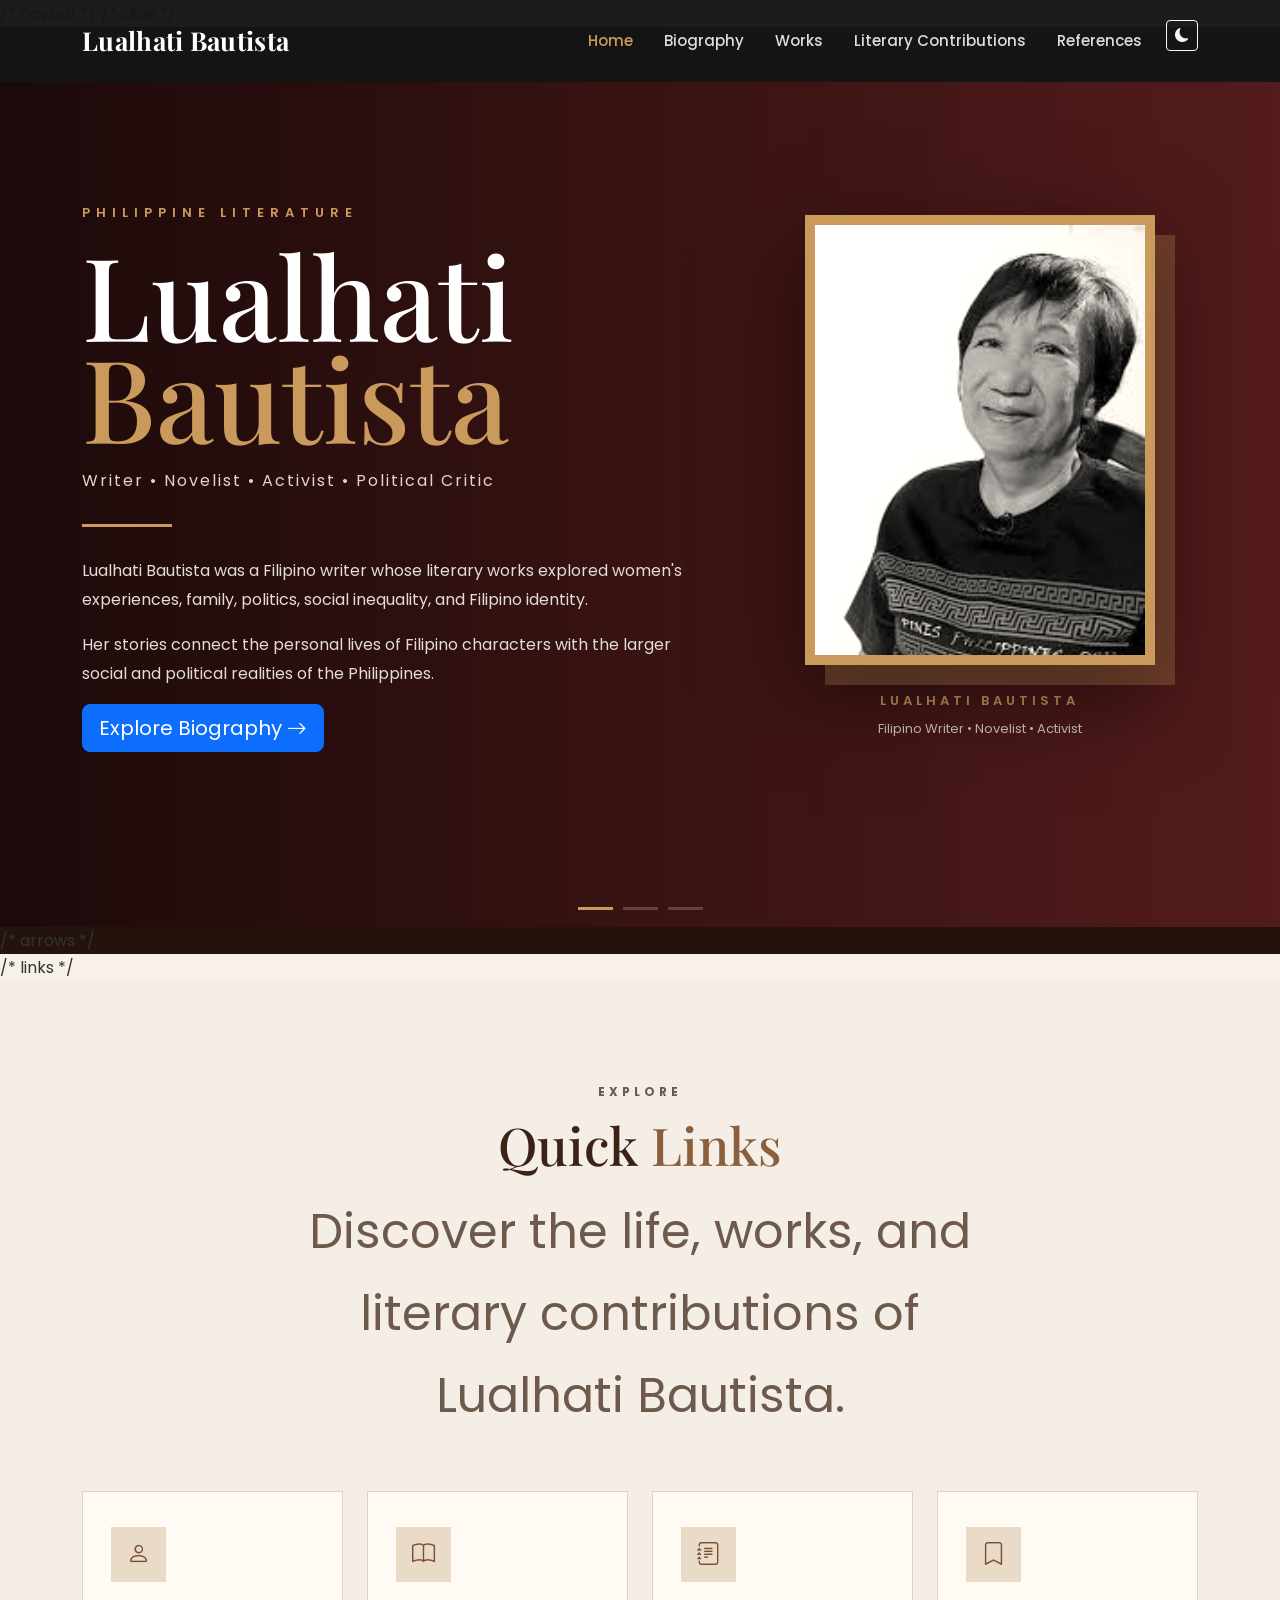
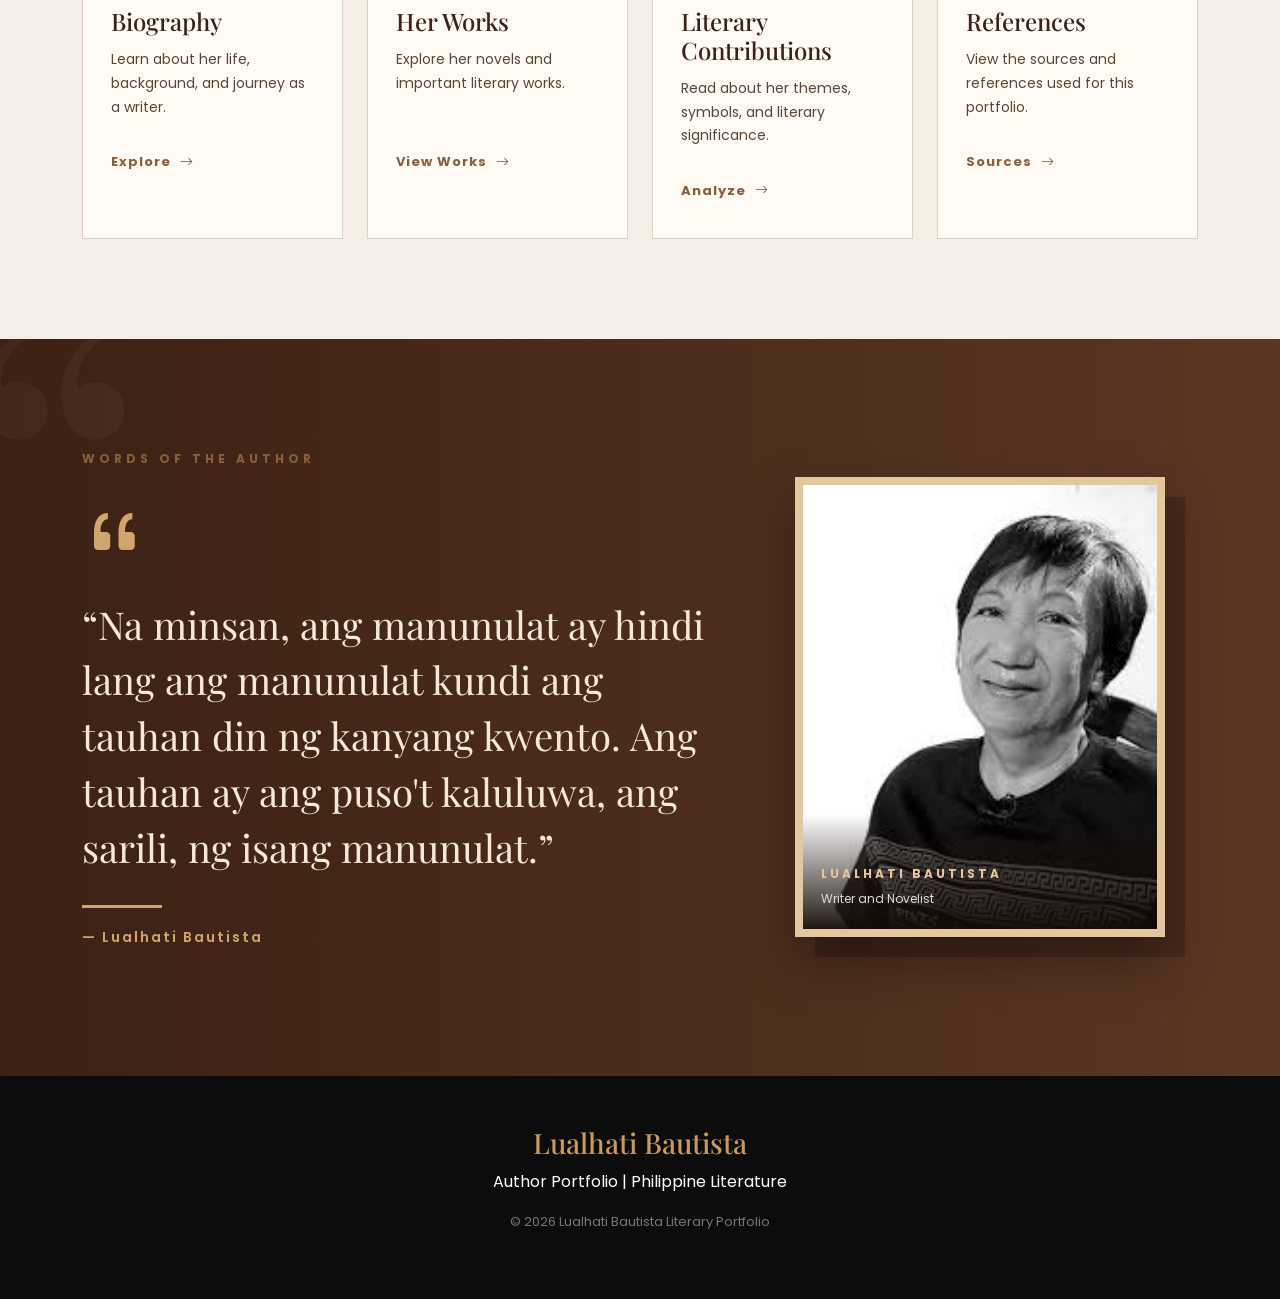
==== index.html @ a5392ba0 "Lualhati" ====
<!DOCTYPE html>
<html lang="en">
<head>
    <meta charset="UTF-8">
    <meta name="viewport" content="width=device-width, initial-scale=1.0">

    <title>Lualhati Bautista | Author Portfolio</title>

    
    <link href="https://cdn.jsdelivr.net/npm/bootstrap@5.3.3/dist/css/bootstrap.min.css" rel="stylesheet">

  
    <link rel="stylesheet" href="https://cdn.jsdelivr.net/npm/bootstrap-icons@1.11.3/font/bootstrap-icons.min.css">

    
    <link href="https://fonts.googleapis.com/css2?family=Playfair+Display:wght@500;600;700&family=Poppins:wght@300;400;500;600&display=swap" rel="stylesheet">


    <link rel="stylesheet" href="style.css">
</head>

<body>

/* navbar */

<nav class="navbar navbar-expand-lg navbar-dark fixed-top">
    <div class="container">

        <a class="navbar-brand" href="index.html">
            Lualhati Bautista
        </a>

        <button class="navbar-toggler"
                type="button"
                data-bs-toggle="collapse"
                data-bs-target="#navbarNav">

            <span class="navbar-toggler-icon"></span>

        </button>

        <div class="collapse navbar-collapse" id="navbarNav">

            <ul class="navbar-nav ms-auto">

                <li class="nav-item">
                    <a class="nav-link active" href="index.html">Home</a>
                </li>

                <li class="nav-item">
                    <a class="nav-link" href="biography.html">Biography</a>
                </li>

                <li class="nav-item">
                    <a class="nav-link" href="works.html">Works</a>
                </li>

                <li class="nav-item">
                    <a class="nav-link" href="contributions.html">
                        Literary Contributions
                    </a>
                </li>

                <li class="nav-item">
                    <a class="nav-link" href="references.html">
                        References
                    </a>
                </li>

                <li class="nav-item ms-lg-3">
                    <button id="darkModeBtn"
                            class="btn btn-outline-light btn-sm">

                        <i class="bi bi-moon-fill"></i>

                    </button>
                </li>

            </ul>

        </div>
    </div>
</nav>

/* slide */

<section class="hero-slideshow">

    <div id="authorCarousel"
         class="carousel slide"
         data-bs-ride="carousel"
         data-bs-interval="20000">

        <div class="carousel-inner">


<div class="carousel-item active">

    <div class="hero-slide hero-slide-author">

        <div class="container">

            <div class="row align-items-center min-vh-100 g-5">


                <div class="col-lg-7 col-md-7">

                    <p class="hero-label">
                        PHILIPPINE LITERATURE
                    </p>

                    <h1>
                        Lualhati
                        <span>Bautista</span>
                    </h1>

                    <p class="hero-role">
                        Writer • Novelist • Activist • Political Critic
                    </p>

                    <div class="author-line"></div>

                    <p class="hero-introduction">

                        Lualhati Bautista was a Filipino writer
                        whose literary works explored women's
                        experiences, family, politics, social
                        inequality, and Filipino identity.

                    </p>

                    <p class="hero-introduction">

                        Her stories connect the personal lives
                        of Filipino characters with the larger
                        social and political realities of the
                        Philippines.

                    </p>

                    <a href="biography.html"
                       class="btn btn-primary btn-lg">

                        Explore Biography

                        <i class="bi bi-arrow-right"></i>

                    </a>

                </div>


                    <div class="col-lg-5 col-md-5">

                        <div class="author-visual">

                            <div class="author-frame">

                                <img
                                    src="images/lualhati-bautista.jpg"
                                    alt="Lualhati Bautista"
                                    class="lualhati-photo">

                                </div>

                                <div class="author-caption">

                                    <span>
                                        LUALHATI BAUTISTA
                                    </span>

                                    <small>
                                         Filipino Writer • Novelist • Activist
                                    </small>

                                </div>

                            </div>

                        </div>

                    </div>

                </div>

            </div>

        </div>  

            /* Slide 2 */

            <div class="carousel-item">

                <div class="hero-slide hero-slide-dekada">

                    <div class="container">

                        <div class="row align-items-center min-vh-100">


                            <!-- BOOK COVER -->
                            <div class="col-lg-5 order-2 order-lg-1">

                                <div class="book-display">


                                    <img src="images/dekada70.jpg"
                                         alt="Dekada '70 by Lualhati Bautista"
                                         class="dekada-book">

                                </div>

                            </div>


                            <div class="col-lg-7 order-1 order-lg-2">

                                <p class="history-label">
                                    PHILIPPINE HISTORY • LITERATURE
                                </p>

                                <h1>
                                    Dekada <span>'70</span>
                                </h1>

                                <h3 class="dekada-subtitle">
                                    A story of family, women,
                                    and a nation in transition.
                                </h3>

                                <p class="dekada-description">

                                    Lualhati Bautista's
                                    <em>Dekada '70</em> follows the
                                    Bartolome family as they experience
                                    the political and social changes
                                    of the 1970s Philippines.

                                </p>

                                <div class="dekada-details">

                                    <div>
                                        <strong>AUTHOR</strong>
                                        <span>
                                            Lualhati Bautista
                                        </span>
                                    </div>

                                    <div>
                                        <strong>YEAR</strong>
                                        <span>
                                            1983
                                        </span>
                                    </div>

                                    <div>
                                        <strong>GENRE</strong>
                                        <span>
                                            Political / Historical Fiction
                                        </span>
                                    </div>

                                </div>

                                <a href="contributions.html"
                                   class="btn btn-history">

                                    Read Literary Analysis
                                    <i class="bi bi-arrow-right"></i>

                                </a>

                            </div>

                        </div>

                    </div>

                </div>

            </div>


            /* slide 3 */

            <div class="carousel-item">

                <div class="hero-slide hero-slide-works">

                    <div class="container">

                        <div class="row align-items-center min-vh-100">

                            <div class="col-lg-7">

                                <p class="hero-label">
                                    LITERARY COLLECTION
                                </p>

                                <h1>
                                    Her
                                    <span>Works</span>
                                </h1>

                                <p class="hero-role">
                                    Women • Society • History • Identity
                                </p>

                                <p class="hero-introduction">

                                    Her novels examine the experiences
                                    of Filipino women and families while
                                    connecting personal stories to wider
                                    social and political issues.

                                </p>

                                <a href="works.html"
                                   class="btn btn-primary btn-lg">

                                    Explore Her Works
                                    <i class="bi bi-arrow-right"></i>

                                </a>

                            </div>


                            <div class="col-lg-5 mt-5 mt-lg-0">

                                <div class="works-preview">


                                    <div class="work-preview-item">

                                        <div class="work-number">
                                            01
                                        </div>

                                        <div>

                                            <h3>
                                                Dekada '70
                                            </h3>

                                            <p>
                                                Family • Women • Politics
                                            </p>

                                        </div>

                                    </div>


                                    <div class="work-preview-item">

                                        <div class="work-number">
                                            02
                                        </div>

                                        <div>

                                            <h3>
                                                Bata, Bata... Pa'no Ka Ginawa?
                                            </h3>

                                            <p>
                                                Motherhood • Identity • Women
                                            </p>

                                        </div>

                                    </div>


                                    <div class="work-preview-item">

                                        <div class="work-number">
                                            03
                                        </div>

                                        <div>

                                            <h3>
                                                GAPÔ
                                            </h3>

                                            <p>
                                                Identity • Race • Society
                                            </p>

                                        </div>

                                    </div>


                                    <div class="work-preview-item">

                                        <div class="work-number">
                                            04
                                        </div>

                                        <div>

                                            <h3>
                                                Bulaklak ng City Jail
                                            </h3>

                                            <p>
                                                Women • Poverty • Inequality
                                            </p>

                                        </div>

                                    </div>


                                </div>

                            </div>

                        </div>

                    </div>

                </div>

            </div>


        </div>


            /* arrows  */


        <button class="carousel-control-prev custom-carousel-control"
                type="button"
                data-bs-target="#authorCarousel"
                data-bs-slide="prev">

            <span class="arrow-circle">

                <i class="bi bi-chevron-left"></i>

            </span>

            <span class="visually-hidden">
                Previous
            </span>

        </button>


        <!-- =================================
             RIGHT ARROW
        ================================== -->

        <button class="carousel-control-next custom-carousel-control"
                type="button"
                data-bs-target="#authorCarousel"
                data-bs-slide="next">

            <span class="arrow-circle">

                <i class="bi bi-chevron-right"></i>

            </span>

            <span class="visually-hidden">
                Next
            </span>

        </button>


        <div class="carousel-indicators">

            <button type="button"
                    data-bs-target="#authorCarousel"
                    data-bs-slide-to="0"
                    class="active">
            </button>

            <button type="button"
                    data-bs-target="#authorCarousel"
                    data-bs-slide-to="1">
            </button>

            <button type="button"
                    data-bs-target="#authorCarousel"
                    data-bs-slide-to="2">
            </button>

        </div>

    </div>

</section>


/* links */

<section class="quick-links-section">

    <div class="container">

        <div class="section-heading text-center">

            <p class="section-label">
                EXPLORE
            </p>

            <h2>
                Quick <span>Links</span>
            </h2>

            <p>
                Discover the life, works, and literary contributions
                of Lualhati Bautista.
            </p>

        </div>


        <div class="row g-4">


            <div class="col-lg-3 col-md-6">

                <a href="biography.html"
                   class="quick-link-card">

                    <div class="quick-link-icon">

                        <i class="bi bi-person"></i>

                    </div>

                    <h3>
                        Biography
                    </h3>

                    <p>
                        Learn about her life, background,
                        and journey as a writer.
                    </p>

                    <span class="quick-link-arrow">
                        Explore <i class="bi bi-arrow-right"></i>
                    </span>

                </a>

            </div>


            <div class="col-lg-3 col-md-6">

                <a href="works.html"
                   class="quick-link-card">

                    <div class="quick-link-icon">

                        <i class="bi bi-book"></i>

                    </div>

                    <h3>
                        Her Works
                    </h3>

                    <p>
                        Explore her novels and important
                        literary works.
                    </p>

                    <span class="quick-link-arrow">
                        View Works <i class="bi bi-arrow-right"></i>
                    </span>

                </a>

            </div>


            <div class="col-lg-3 col-md-6">

                <a href="contributions.html"
                   class="quick-link-card">

                    <div class="quick-link-icon">

                        <i class="bi bi-journal-text"></i>

                    </div>

                    <h3>
                        Literary Contributions
                    </h3>

                    <p>
                        Read about her themes, symbols,
                        and literary significance.
                    </p>

                    <span class="quick-link-arrow">
                        Analyze <i class="bi bi-arrow-right"></i>
                    </span>

                </a>

            </div>


            <div class="col-lg-3 col-md-6">

                <a href="references.html"
                   class="quick-link-card">

                    <div class="quick-link-icon">

                        <i class="bi bi-bookmark"></i>

                    </div>

                    <h3>
                        References
                    </h3>

                    <p>
                        View the sources and references
                        used for this portfolio.
                    </p>

                    <span class="quick-link-arrow">
                        Sources <i class="bi bi-arrow-right"></i>
                    </span>

                </a>

            </div>


        </div>

    </div>

</section>


<section class="author-quote-section">

    <div class="container">

        <div class="row align-items-center g-5">


            <div class="col-lg-7">

                <p class="section-label">
                    WORDS OF THE AUTHOR
                </p>

                <div class="large-quote">

                    <i class="bi bi-quote quote-icon"></i>

                    <blockquote>

                        “Na minsan, ang manunulat ay hindi lang
                        ang manunulat kundi ang tauhan din ng
                        kanyang kwento. Ang tauhan ay ang puso't
                        kaluluwa, ang sarili, ng isang manunulat.”

                    </blockquote>

                    <div class="quote-line"></div>

                    <p class="quote-author">
                        — Lualhati Bautista
                    </p>

                </div>

            </div>


            <div class="col-lg-5">

                <div class="quote-photo-wrapper">

                    <img
                        src="images/lualhati-bautista.jpg"
                        alt="Lualhati Bautista"
                        class="quote-photo">

                    <div class="photo-caption">

                        <span>
                            LUALHATI BAUTISTA
                        </span>

                        <small>
                            Writer and Novelist
                        </small>

                    </div>

                </div>

            </div>


        </div>

    </div>

</section>


<footer>

    <div class="container text-center">

        <h3>Lualhati Bautista</h3>

        <p>
            Author Portfolio | Philippine Literature
        </p>

        <p class="copyright">
            © 2026 Lualhati Bautista Literary Portfolio
        </p>

    </div>

</footer>


<button id="backToTop" class="back-to-top">
    <i class="bi bi-arrow-up"></i>
</button>

<script src="https://cdn.jsdelivr.net/npm/bootstrap@5.3.3/dist/js/bootstrap.bundle.min.js"></script>

<script src="script.js"></script>

</body>
</html>
---- style.css ----
/* colors */

:root {

    --maroon: #7d1835;
    --maroon-dark: #4d1023;
    --gold: #c99a5b;

    --cream: #f7f1e9;
    --white: #ffffff;

    --black: #151515;
    --gray: #5a4636;

}


/* style */

html {
    scroll-behavior: smooth;
}


body {

    font-family: "Poppins", sans-serif;

    background: var(--cream);

    color: #333;

    font-size: 16px;

    line-height: 1.7;

    transition:
        background 0.3s ease,
        color 0.3s ease;

}

h1,
h2,
h3,
h4,
.navbar-brand {

    font-family: "Playfair Display", serif;

}

.section-padding {

    padding: 100px 0;

}

.section-heading {

    font-size: 48px;

    margin-bottom: 25px;

}

.section-label {

    color: var(--maroon);

    font-size: 13px;

    letter-spacing: 4px;

    font-weight: 600;

    margin-bottom: 12px;

}

.section-title {

    margin-bottom: 55px;

}

.section-title p {

    color: var(--maroon);

    font-size: 13px;

    letter-spacing: 4px;

    font-weight: 600;

}

.section-title h2 {

    font-size: 48px;

}


/* navbar */

.navbar {

    background: rgba(21, 21, 21, 0.97);

    padding: 14px 0;

    transition: 0.3s;

}


.navbar-brand {

    font-family: "Playfair Display", serif;

    font-size: 26px;

    font-weight: 700;

    letter-spacing: 0.3px;

}


.nav-link {

    color: #ddd !important;

    margin-left: 15px;

    font-family: "Poppins", sans-serif;

    font-size: 15px;

    font-weight: 500;

    transition: color 0.3s ease;

}


.nav-link:hover,
.nav-link.active {

    color: var(--gold) !important;

}


 /* slide  */

.hero-slideshow {

    position: relative;

    width: 100%;

    overflow: hidden;

    background: #24130d;

}

/* slide gen */

.hero-slide {

    min-height: 100vh;

    width: 100%;

    color: white;

    position: relative;

    display: flex;

    align-items: center;

}


/* slide 1 */


.hero-slide-author {

    background:

        linear-gradient(
            90deg,
            rgba(28, 10, 10, 0.98),
            rgba(89, 29, 29, 0.90)
        ),

        url("https://images.unsplash.com/photo-1455390582262-044cdead277a?auto=format&fit=crop&w=1800&q=80");

    background-size: cover;

    background-position: center;

}


.hero-slide-author h1 {

    font-size: clamp(70px, 9vw, 125px);

    line-height: 0.88;

    font-family: "Playfair Display", serif;

    margin: 20px 0;

}


.hero-slide-author h1 span {

    display: block;

    color: #c99a5b;

}


.hero-label {

    color: #c99a5b;

    letter-spacing: 6px;

    font-size: 13px;

    font-weight: 600;

}


.hero-role {

    color: #e4d5c9;

    font-size: 16px;

    letter-spacing: 2px;

}


.author-line {

    width: 90px;

    height: 3px;

    background: #c99a5b;

    margin: 30px 0;

}


.hero-introduction {

    max-width: 720px;

    color: #e3dcd8;

    font-size: 16px;

    line-height: 1.8;

}



.author-visual {

    display: flex;

    justify-content: center;

    align-items: center;

    flex-direction: column;

}


.author-frame {

    width: 350px;

    height: 450px;

    padding: 10px;

    background: #c99a5b;

    box-shadow:

        20px 20px 0 rgba(201,154,91,0.25),

        0 30px 80px rgba(0,0,0,0.55);

    position: relative;

    overflow: hidden;

}


.lualhati-photo {

    width: 100%;

    height: 100%;

    object-fit: cover;

    object-position: center top;

    display: block;

    filter: sepia(15%);

    transition: 0.5s ease;

}


.author-frame:hover .lualhati-photo {

    transform: scale(1.04);

}


.author-caption {

    margin-top: 25px;

    text-align: center;

}


.author-caption span {

    display: block;

    color: #c99a5b;

    letter-spacing: 4px;

    font-size: 13px;

    font-weight: 600;

}


.author-caption small {

    display: block;

    margin-top: 6px;

    color: #d0c5be;

    font-size: 13px;

}


/* slide 2*/

.hero-slide-dekada {

    background:

        linear-gradient(
            90deg,
            rgba(52, 27, 14, 0.98),
            rgba(105, 58, 28, 0.91)
        ),

        url("https://images.unsplash.com/photo-1505664194779-8beaceb93744?auto=format&fit=crop&w=1800&q=80");

    background-size: cover;

    background-position: center;

}




.hero-slide-dekada::before {

    content: "";

    position: absolute;

    inset: 0;

    background:

        repeating-linear-gradient(
            0deg,
            rgba(255,255,255,0.025) 0px,
            rgba(255,255,255,0.025) 1px,
            transparent 1px,
            transparent 4px
        );

    pointer-events: none;

}


/* text */

.history-label {

    color: #d7ad73;

    letter-spacing: 5px;

    font-size: 13px;

    font-weight: 600;

}


.hero-slide-dekada h1 {

    font-size: clamp(70px, 9vw, 125px);

    line-height: 0.9;

    margin: 20px 0;

    font-family: "Playfair Display", serif;

}


.hero-slide-dekada h1 span {

    color: #d5a15c;

}


.dekada-subtitle {

    color: #ead7c0;

    font-size: 24px;

    max-width: 650px;

}


.dekada-description {

    max-width: 650px;

    color: #d8c7b5;

    line-height: 1.8;

    margin: 25px 0;

}


.dekada-details {

    display: flex;

    flex-wrap: wrap;

    gap: 35px;

    margin: 30px 0;

}


.dekada-details div {

    display: flex;

    flex-direction: column;

}


.dekada-details strong {

    color: #d7ad73;

    font-size: 11px;

    letter-spacing: 2px;

    margin-bottom: 5px;

}


.dekada-details span {

    color: white;

    font-size: 14px;

}


.book-display {

    display: flex;

    justify-content: center;

    align-items: center;

    padding: 30px;

}


.dekada-book {

    width: 280px;

    max-height: 470px;

    object-fit: contain;

    box-shadow:

        15px 20px 30px rgba(0,0,0,0.55),

        5px 5px 0 rgba(211,169,108,0.25);

    transform: rotate(-3deg);

    transition: 0.5s;

}


.dekada-book:hover {

    transform:

        rotate(0deg)

        translateY(-10px);

}

.btn-history {

    background: #c08b4c;

    color: #21140d;

    border: none;

    font-weight: 600;

    padding: 13px 25px;

}


.btn-history:hover {

    background: #e0b06e;

    color: #21140d;

}


/* slide 3*/

.hero-slide-works {

    background:

        linear-gradient(
            90deg,
            rgba(52, 27, 14, 0.75),
            rgba(105, 58, 28, 0.60)
        ),

        url("images/book.jpg");

    background-size: cover;

    background-position: center;

}


.hero-slide-works h1 {

    font-size: clamp(70px, 9vw, 120px);

    line-height: 0.9;

}


.hero-slide-works h1 span {

    display: block;

    color: #c99a5b;

}

/* works */

.works-preview {

    background: rgba(20,10,10,0.60);

    border: 1px solid rgba(255,255,255,0.22);

    backdrop-filter: blur(8px);

    padding: 10px;

}


.work-preview-item {

    display: flex;

    gap: 20px;

    padding: 20px;

    border-bottom:

        1px solid

        rgba(255,255,255,0.16);

    transition: 0.3s;

}


.work-preview-item:last-child {

    border-bottom: none;

}


.work-preview-item:hover {

    background: rgba(255,255,255,0.07);

    padding-left: 28px;

}


.work-number {

    color: #c99a5b;

    font-family: "Playfair Display", serif;

    font-size: 24px;

    min-width: 35px;

}


.work-preview-item h3 {

    color: white;

    font-size: 20px;

    margin: 0 0 5px;

}


.work-preview-item p {

    color: #bbb;

    font-size: 12px;

    margin: 0;

}


/* arows */

.custom-carousel-control {

    width: 90px;

    opacity: 0;

    transition: opacity 0.35s ease;

}


.hero-slideshow:hover
.custom-carousel-control {

    opacity: 1;

}


.arrow-circle {

    width: 55px;

    height: 55px;

    border-radius: 50%;

    border:

        1px solid

        rgba(255,255,255,0.65);

    background:

        rgba(0,0,0,0.35);

    display: flex;

    align-items: center;

    justify-content: center;

    transition: 0.3s;

}


.arrow-circle i {

    font-size: 20px;

}


.arrow-circle:hover {

    background: #7d1835;

    border-color: #c99a5b;

    transform: scale(1.1);

}


/* ind */

.hero-slideshow .carousel-indicators {

    bottom: 28px;

}


.hero-slideshow .carousel-indicators button {

    width: 35px;

    height: 3px;

    border: none;

    margin: 0 5px;

    background: rgba(255,255,255,0.4);

}


.hero-slideshow .carousel-indicators button.active {

    background: #c99a5b;

}


.hero-slideshow .carousel-item {

    transition:

        transform 1.1s ease-in-out,

        opacity 0.6s ease-in-out;

}

/* responsive  */

@media (max-width: 991px) {

    .hero-slide {

        padding: 130px 0 100px;

        text-align: center;

    }


    .hero-slide-author h1,
    .hero-slide-dekada h1,
    .hero-slide-works h1 {

        font-size: 70px;

    }


    .author-line {

        margin: 25px auto;

    }


    .hero-introduction {

        margin-left: auto;

        margin-right: auto;

    }


    .author-visual {

        margin-top: 50px;

    }


    .author-frame {

        width: 230px;

        height: 290px;

    }


    .author-frame i {

        font-size: 160px;

    }


    .book-display {

        padding: 10px;

        margin-bottom: 30px;

    }


    .dekada-book {

        width: 210px;

        max-height: 320px;

    }


    .dekada-details {

        justify-content: center;

    }


    .custom-carousel-control {

        opacity: 0.7;

        width: 60px;

    }

}


@media (max-width: 576px) {

    .hero-slide {

        padding-top: 110px;

    }


    .hero-slide-author h1,
    .hero-slide-dekada h1,
    .hero-slide-works h1 {

        font-size: 55px;

    }


    .hero-role {

        font-size: 12px;

    }


    .hero-introduction {

        font-size: 14px;

    }


    .dekada-subtitle {

        font-size: 19px;

    }


    .dekada-description {

        font-size: 14px;

    }


    .dekada-details {

        gap: 15px;

    }


    .dekada-details span {

        font-size: 12px;

    }

    .work-preview-item {

        padding: 15px;

    }

    .work-preview-item h3 {
        font-size: 16px;

    }

    .arrow-circle {
        width: 43px;
        height: 43px;
    }

}



/* head */ 

.page-header {

    background:

        linear-gradient(
            rgba(50,10,20,0.94),
            rgba(90,20,40,0.94)
        );

    color: white;

    padding: 180px 0 100px;

}

.page-header p {

    color: var(--gold);

    letter-spacing: 5px;

    font-size: 13px;

}

.page-header h1 {

    font-size: clamp(50px, 7vw, 80px);

}

.page-header span {

    color: #ddd;

}


/* links */

.quick-links-section {

    padding: 100px 0;

    background: #f4eee6;

}


.section-heading {

    max-width: 700px;

    margin: 0 auto 55px;

}


.section-label {

    color: #8b5e3c;

    font-size: 12px;

    font-weight: 700;

    letter-spacing: 4px;

    margin-bottom: 12px;

}


.section-heading h2 {

    font-family: "Playfair Display", serif;

    font-size: 52px;

    color: #3b2116;

    margin-bottom: 15px;

}


.section-heading h2 span {

    color: #8b5e3c;

}


.section-heading p {

    color: #6d5a4d;

    line-height: 1.7;

}


/* link box */

.quick-link-card {

    display: block;

    height: 100%;

    padding: 35px 28px;

    background: #fffaf4;

    border: 1px solid #dfd0c0;

    text-decoration: none;

    color: #3b2116;

    position: relative;

    transition: all 0.35s ease;

}



.quick-link-card::before {

    content: "";

    position: absolute;

    top: 0;

    left: 0;

    width: 0;

    height: 3px;

    background: #8b5e3c;

    transition: width 0.35s ease;

}


.quick-link-card:hover::before {

    width: 100%;

}


.quick-link-card:hover {

    transform: translateY(-8px);

    border-color: #b28a66;

    box-shadow:

        0 15px 35px rgba(65, 38, 23, 0.12);

}


.quick-link-icon {

    width: 55px;

    height: 55px;

    display: flex;

    align-items: center;

    justify-content: center;

    margin-bottom: 25px;

    background: #eadbc9;

    color: #7d4f32;

    font-size: 23px;

    transition: 0.3s;

}


.quick-link-card:hover .quick-link-icon {

    background: #8b5e3c;

    color: #fff;

}


.quick-link-card h3 {

    font-family: "Playfair Display", serif;

    font-size: 24px;

    margin-bottom: 12px;

}


.quick-link-card p {

    color: #5a4636;

    font-size: 14px;

    line-height: 1.7;

    min-height: 72px;

}


.quick-link-arrow {

    display: inline-block;

    margin-top: 15px;

    color: #8b5e3c;

    font-size: 13px;

    font-weight: 700;

    letter-spacing: 1px;

}


.quick-link-arrow i {

    margin-left: 5px;

    transition: 0.3s;

}


.quick-link-card:hover
.quick-link-arrow i {

    margin-left: 12px;

}


/* responive */

@media (max-width: 576px) {

    .quick-links-section {

        padding: 70px 0;

    }


    .section-heading h2 {

        font-size: 40px;

    }


    .quick-link-card {

        padding: 28px 24px;

    }

}


/* Quotes */
.author-quote-section {

    padding: 110px 0;

    background:

        linear-gradient(
            90deg,
            #3c2115,
            #5b3623
        );

    color: #fff;

    position: relative;

    overflow: hidden;

}

.author-quote-section::before {

    content: "“";

    position: absolute;

    font-family: "Playfair Display", serif;

    font-size: 450px;

    line-height: 1;

    color: rgba(255,255,255,0.035);

    left: -40px;

    top: -100px;

}


.large-quote {

    position: relative;

    z-index: 1;

}


.quote-icon {

    font-size: 65px;

    color: #d1a46d;

    display: block;

    margin-bottom: 5px;

}


.large-quote blockquote {

    font-family: "Playfair Display", serif;

    font-size: clamp(28px, 3vw, 43px);

    line-height: 1.45;

    color: #f5e8d8;

    margin: 0;

    max-width: 800px;

}

.quote-line {

    width: 80px;

    height: 3px;

    background: #d1a46d;

    margin: 30px 0 18px;

}


.quote-author {

    color: #d1a46d;

    font-size: 14px;

    letter-spacing: 2px;

    font-weight: 600;

}


.quote-photo-wrapper {

    position: relative;

    max-width: 370px;

    margin: auto;

}


.quote-photo {

    width: 100%;

    height: 460px;

    object-fit: cover;

    object-position: center top;

    display: block;

    border: 8px solid #e4c79e;

    box-shadow:

        20px 20px 0 rgba(0,0,0,0.20),

        0 25px 50px rgba(0,0,0,0.35);

}



.photo-caption {

    position: absolute;

    bottom: 8px;

    left: 8px;

    right: 8px;

    padding: 18px;

    background:

        linear-gradient(
            transparent,
            rgba(20,10,5,0.95)
        );

    padding-top: 50px;

}


.photo-caption span {

    display: block;

    color: #e4c79e;

    letter-spacing: 3px;

    font-size: 12px;

    font-weight: 700;

}


.photo-caption small {

    color: #ddd;

    font-size: 12px;

}




@media (max-width: 991px) {

    .author-quote-section {

        text-align: center;

        padding: 80px 0;

    }


    .quote-line {

        margin: 25px auto 18px;

    }


    .quote-photo-wrapper {

        margin-top: 30px;

        max-width: 280px;

    }


    .quote-photo {

        height: 350px;

    }

}


@media (max-width: 576px) {

    .large-quote blockquote {

        font-size: 24px;

    }


    .quote-icon {

        font-size: 50px;

    }

}


/* con */

.contribution-card {

    background: white;

    padding: 35px;

    height: 100%;

    text-align: center;

    transition: 0.3s;

}

.contribution-card:hover {

    transform: translateY(-8px);

}

.contribution-card i {

    font-size: 45px;

    color: var(--maroon);

}

.contribution-card h3 {

    margin: 20px 0 15px;

}


/* dekada intro */

.dekada-intro {

    background: var(--black);

    color: white;

    padding: 100px 0;

}

.dekada-intro h2 {

    font-size: 70px;

    color: var(--gold);

}

.dekada-intro h4 {

    margin-bottom: 25px;

}

.literary-info {

    background: var(--maroon);

    padding: 35px;

}

.literary-info p {

    color: #ddd;

    margin-bottom: 5px;

}

.literary-info h4 {

    margin-bottom: 20px;

}


.analysis-box {

    background: white;

    padding: 40px;

    height: 100%;

    border-left: 4px solid var(--maroon);

}

.analysis-box span {

    color: var(--gold);

    font-size: 35px;

    font-family: "Playfair Display", serif;

}

.analysis-box h3 {

    margin: 15px 0;

}


.character-section {

    background: #e9dfd4;

    padding: 100px 0;

}

.character-card {

    background: white;

    padding: 35px;

    text-align: center;

    height: 100%;

}

.character-card i {

    font-size: 45px;

    color: var(--maroon);

}

.character-card h3 {

    margin: 20px 0;

}


.list-item {

    display: flex;

    gap: 20px;

    padding: 25px 0;

    border-bottom: 1px solid #ccc;

}

.list-item > span {

    background: var(--maroon);

    color: white;

    min-width: 45px;

    height: 45px;

    display: flex;

    align-items: center;

    justify-content: center;

}

.list-item h4 {

    margin: 0 0 8px;

}

.symbol-card {

    background: white;

    padding: 30px;

    margin-bottom: 20px;

    border-left: 4px solid var(--gold);

}

.symbol-card i {

    color: var(--maroon);

    font-size: 35px;

}


.history-section {

    background: var(--maroon);

    color: white;

    padding: 100px 0;

}

.history-section .section-title p {

    color: var(--gold);

}

.history-card {

    border: 1px solid rgba(255,255,255,0.3);

    padding: 35px;

    height: 100%;

}

.history-card span {

    color: var(--gold);

    font-size: 30px;

}

.history-card h3 {

    margin: 15px 0;

}



.identity-section {

    padding: 100px 0;

    background: #e9dfd4;

}

.identity-section h2 {

    font-size: 50px;

}

.identity-list {

    display: grid;

    grid-template-columns: 1fr 1fr;

    gap: 15px;

}

.identity-list div {

    background: white;

    padding: 30px;

    display: flex;

    flex-direction: column;

    align-items: center;

    gap: 10px;

}

.identity-list i {

    font-size: 40px;

    color: var(--maroon);

}


.relevance-card {

    background: white;

    padding: 35px;

    text-align: center;

    height: 100%;

}

.relevance-card i {

    font-size: 40px;

    color: var(--maroon);

}

.relevance-card h3 {

    margin: 20px 0 15px;

}



.sources-section {

    background: var(--black);

    color: white;

    padding: 100px 0;

}

.sources-section .section-title p {

    color: var(--gold);

}

.source-box {

    background: #222;

    padding: 40px;

    max-width: 900px;

}

.source-box li {

    margin-bottom: 20px;

}


footer {

    background: #0c0c0c;

    color: white;

    padding: 50px 0;

}

footer h3 {

    color: var(--gold);

}

.copyright {

    color: #777;

    font-size: 13px;

}


.back-to-top {

    position: fixed;

    right: 25px;

    bottom: 25px;

    width: 45px;

    height: 45px;

    border: none;

    border-radius: 50%;

    background: var(--maroon);

    color: white;

    display: none;

    z-index: 999;

}

.back-to-top.show {

    display: block;

}




body.dark-mode {

    background: #121212;

    color: #ddd;

}

body.dark-mode .quick-section,
body.dark-mode .timeline-section,
body.dark-mode .character-section,
body.dark-mode .identity-section {

    background: #171717;

}

body.dark-mode .quick-card,
body.dark-mode .feature-card,
body.dark-mode .large-work-card,
body.dark-mode .contribution-card,
body.dark-mode .analysis-box,
body.dark-mode .character-card,
body.dark-mode .symbol-card,
body.dark-mode .relevance-card,
body.dark-mode .identity-list div {

    background: #222;

    color: #ddd;

}

body.dark-mode .bio-profile {

    background: #222;

}

body.dark-mode .timeline-item,
body.dark-mode .list-item {

    border-color: #444;

}



@media (max-width: 991px) {

    .navbar-collapse {

        background: #151515;

        padding: 20px;

    }

    .home-hero {

        text-align: center;

    }

    .hero-text {

        margin-left: auto;
        margin-right: auto;

    }

}

@media (max-width: 576px) {

    .section-padding {

        padding: 70px 0;

    }

    .section-heading,
    .section-title h2 {

        font-size: 38px;

    }

    .home-hero h1 {

        font-size: 65px;

    }

    .hero-text {

        font-size: 16px;

    }

    .dekada-intro h2 {

        font-size: 55px;

    }

    .identity-list {

        grid-template-columns: 1fr;

    }

}


body.dark-mode {
    background: #111;
    color: #f5f5f5;
}


body.dark-mode .navbar {
    background: rgba(10, 10, 10, 0.95);
}

body.dark-mode .quick-links-section,
body.dark-mode .author-quote-section {
    background: #111;
    color: #f5f5f5;
}


body.dark-mode h1,
body.dark-mode h2,
body.dark-mode h3,
body.dark-mode p {
    color: inherit;
}


body.dark-mode .quick-link-card {
    background: #1c1c1c;
    border-color: #333;
    color: #f5f5f5;
}

body.dark-mode .quick-link-card:hover {
    background: #242424;
}


body.dark-mode .quick-link-card h3,
body.dark-mode .quick-link-card p {
    color: #f5f5f5;
}


body.dark-mode .large-quote blockquote {
    color: #f5f5f5;
}

body.dark-mode .quote-author {
    color: #ccc;
}

body.dark-mode footer {
    background: #080808;
    color: #f5f5f5;
}


body.dark-mode #darkModeBtn {
    border-color: #fff;
    color: #fff;
}
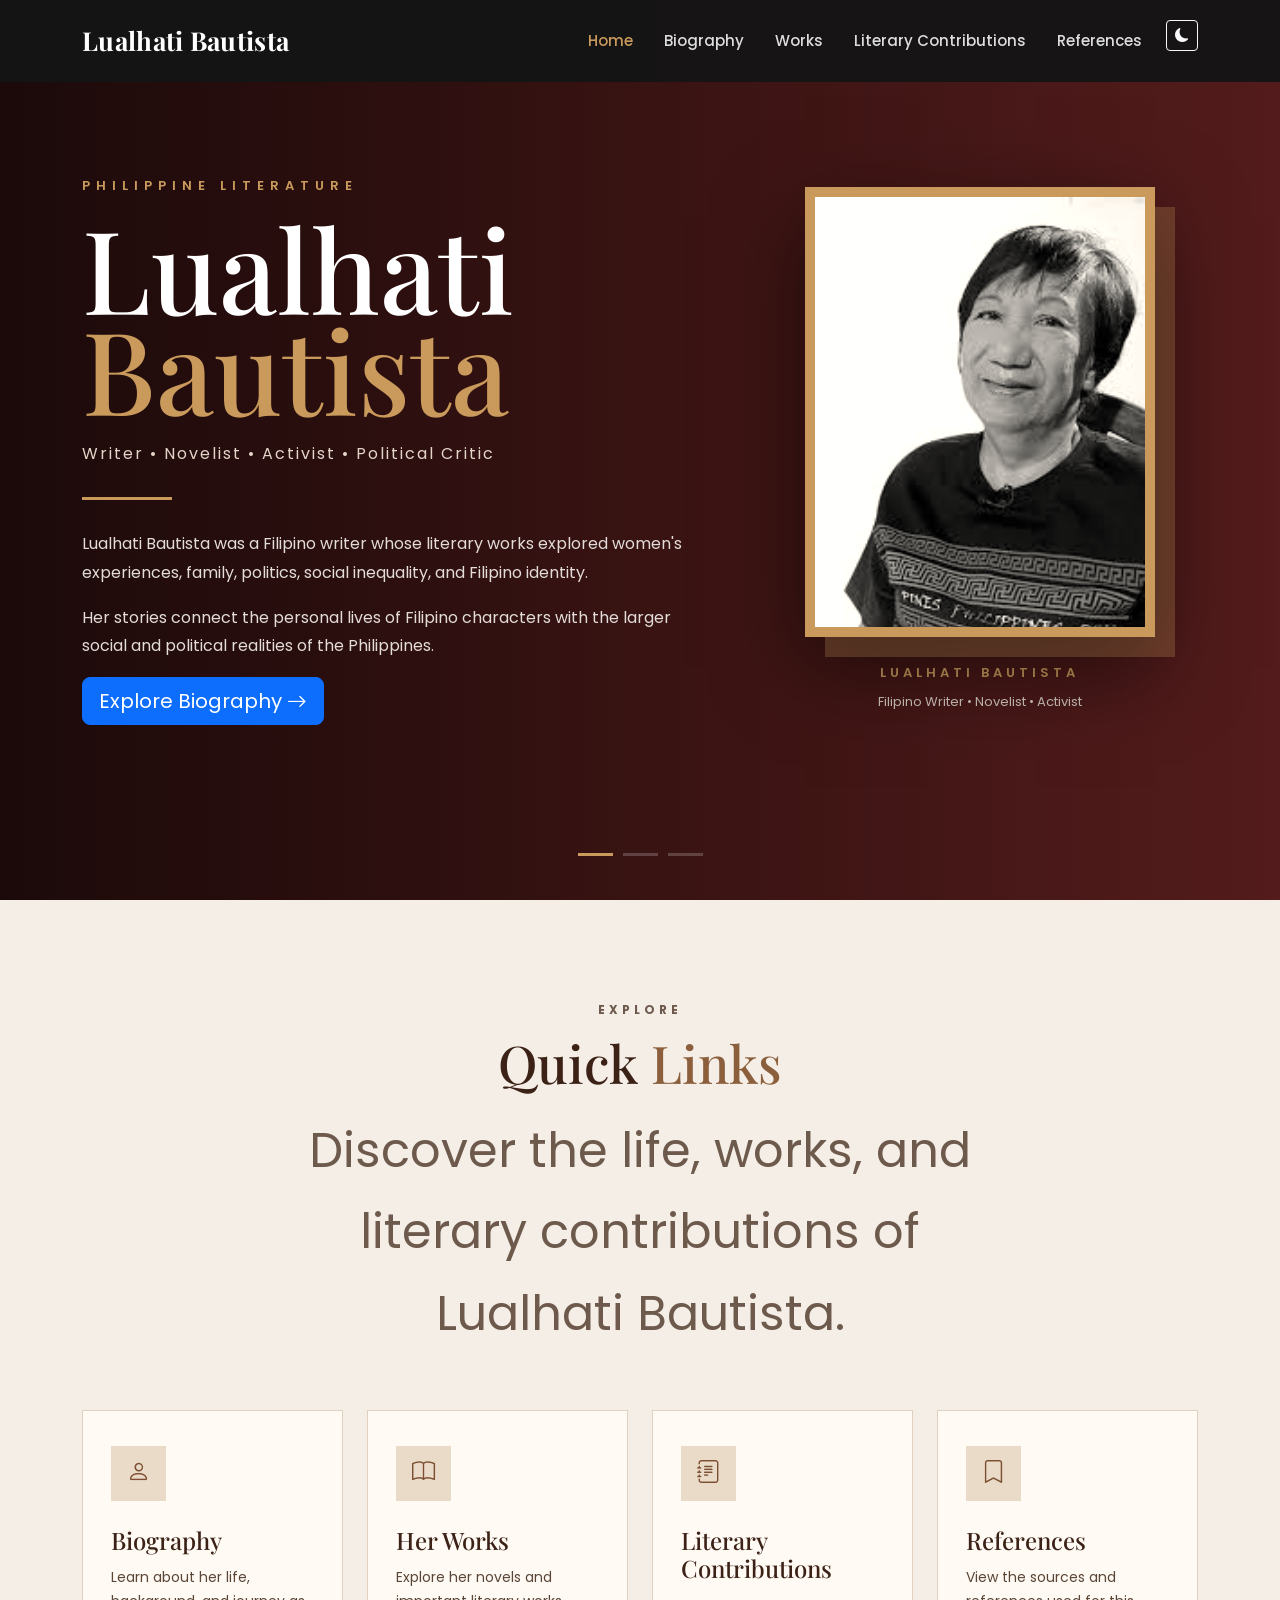
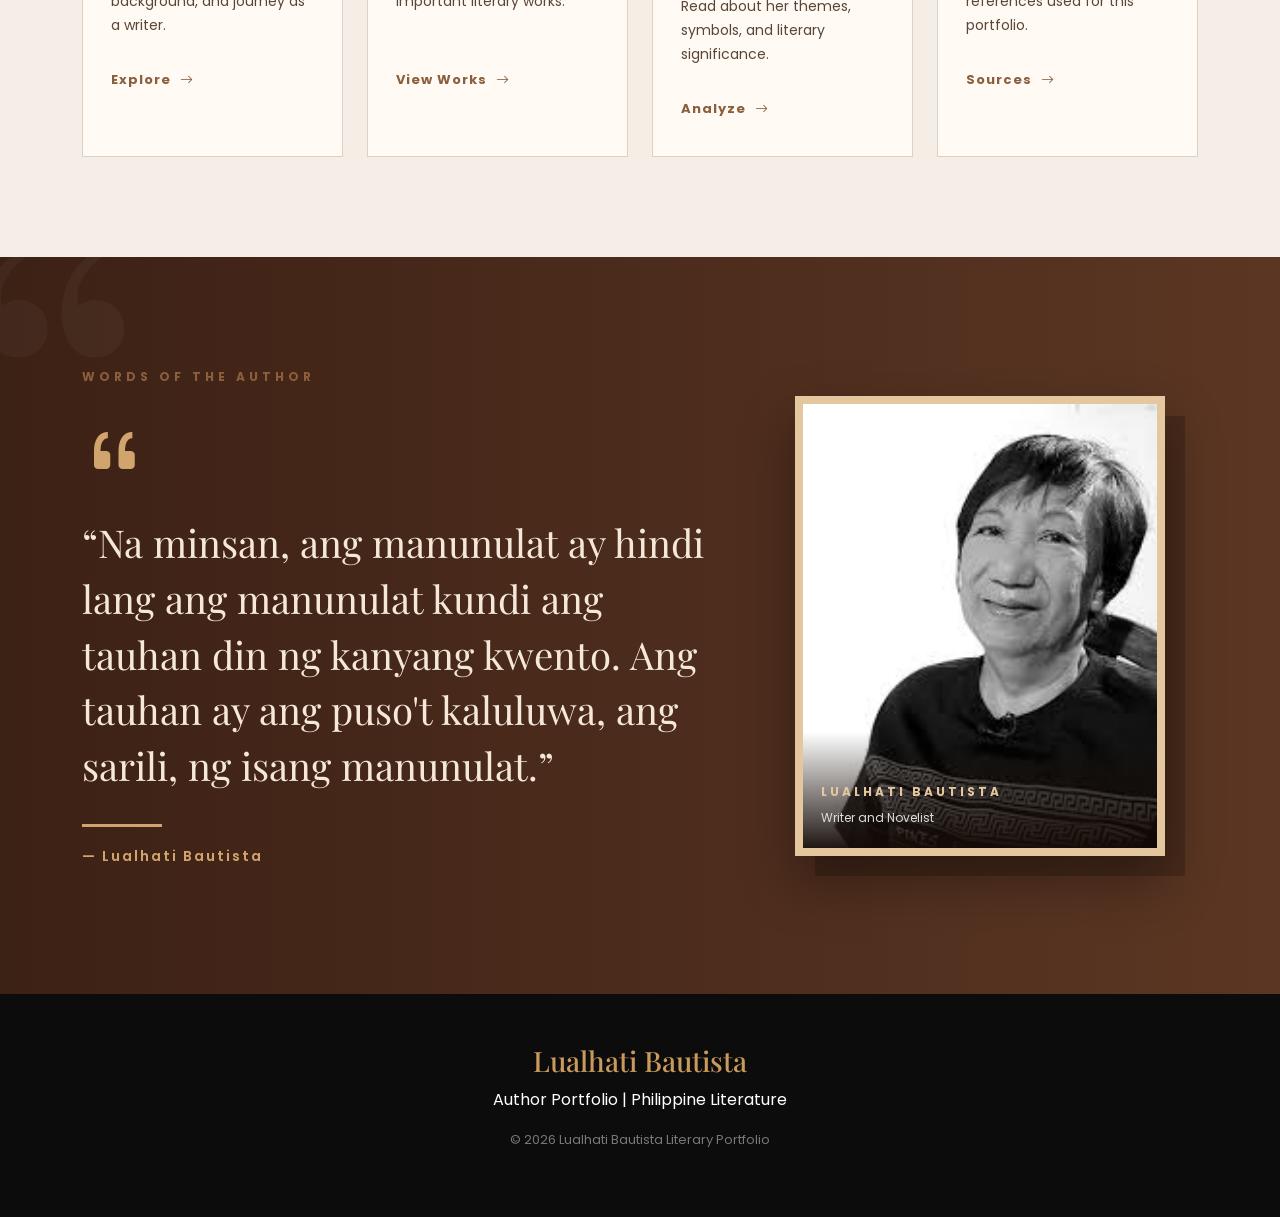
==== commit c220931b: "edit" ====
--- a/index.html
+++ b/index.html
@@ -21,7 +21,7 @@
 
 <body>
 
-/* navbar */
+
 
 <nav class="navbar navbar-expand-lg navbar-dark fixed-top">
     <div class="container">
@@ -82,7 +82,7 @@
     </div>
 </nav>
 
-/* slide */
+
 
 <section class="hero-slideshow">
 
@@ -431,10 +431,6 @@
 
         </div>
 
-
-            /* arrows  */
-
-
         <button class="carousel-control-prev custom-carousel-control"
                 type="button"
                 data-bs-target="#authorCarousel"
@@ -500,7 +496,6 @@
 </section>
 
 
-/* links */
 
 <section class="quick-links-section">
 
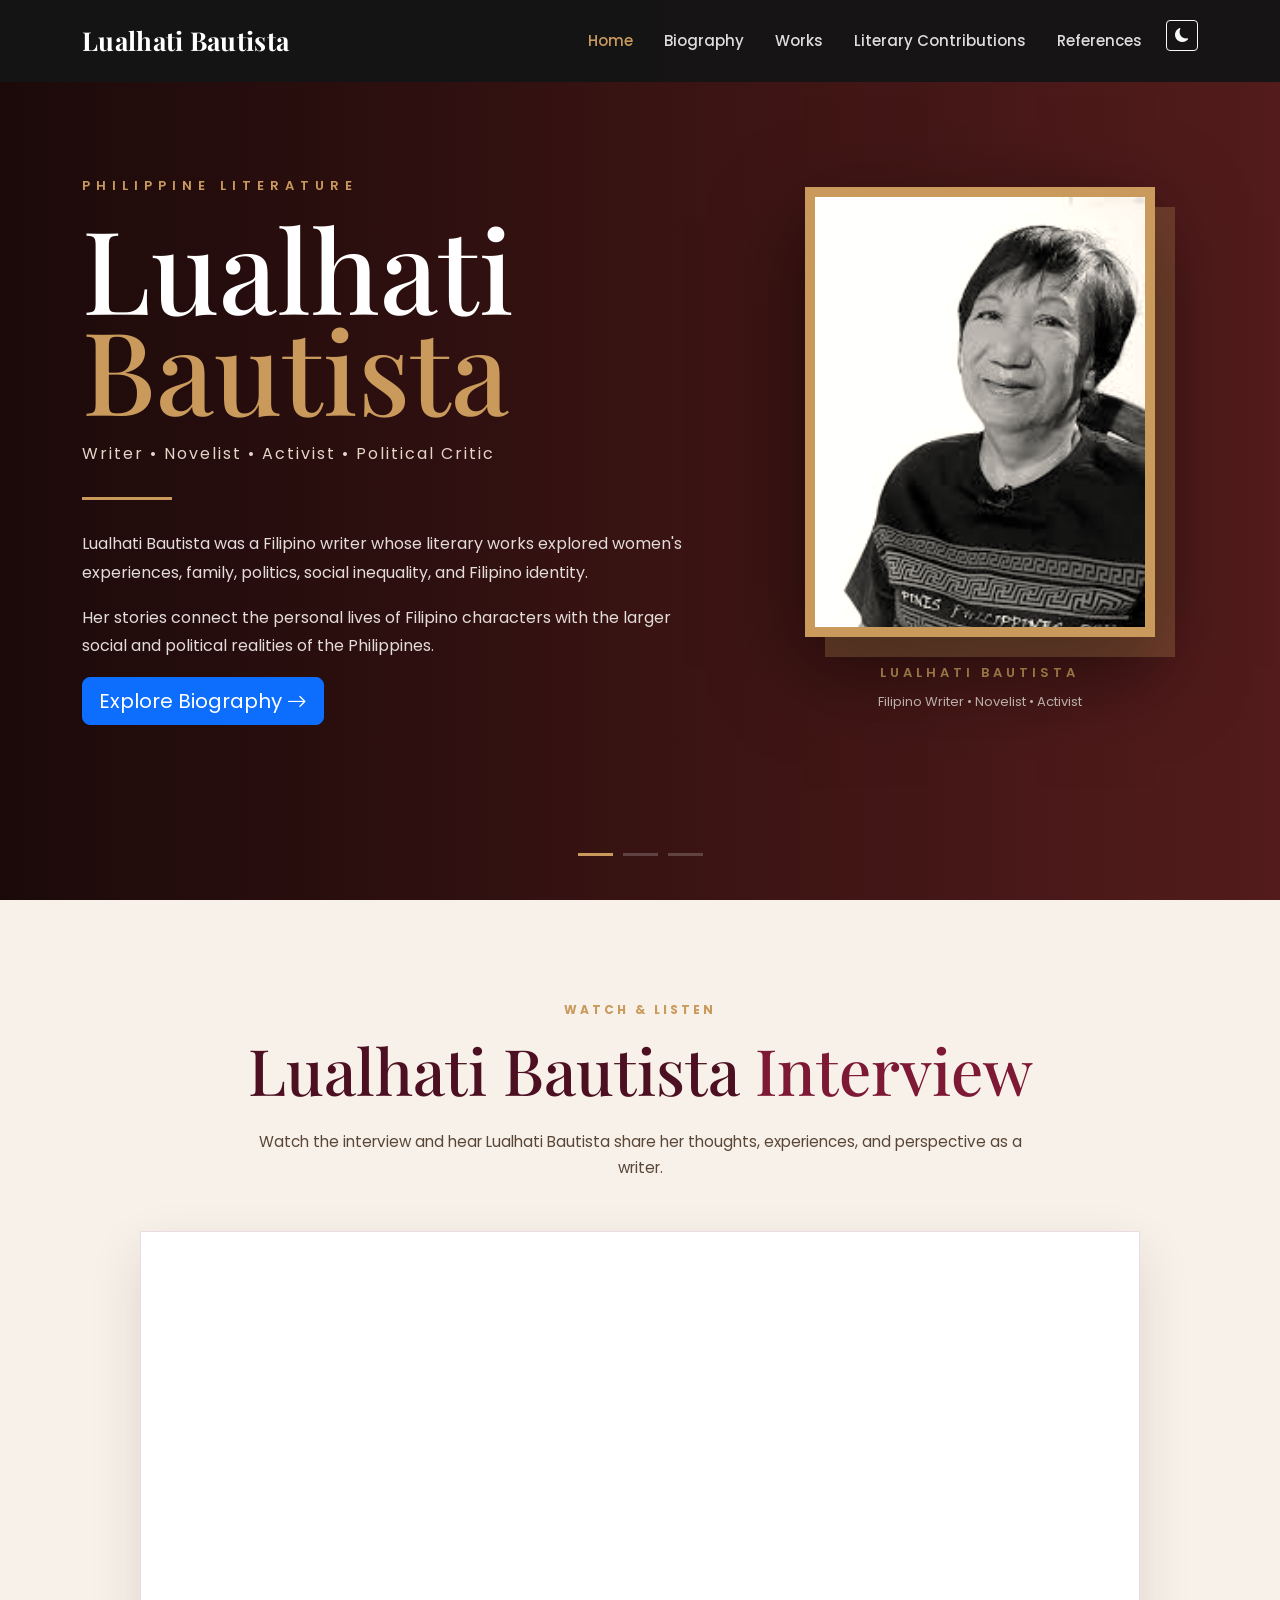
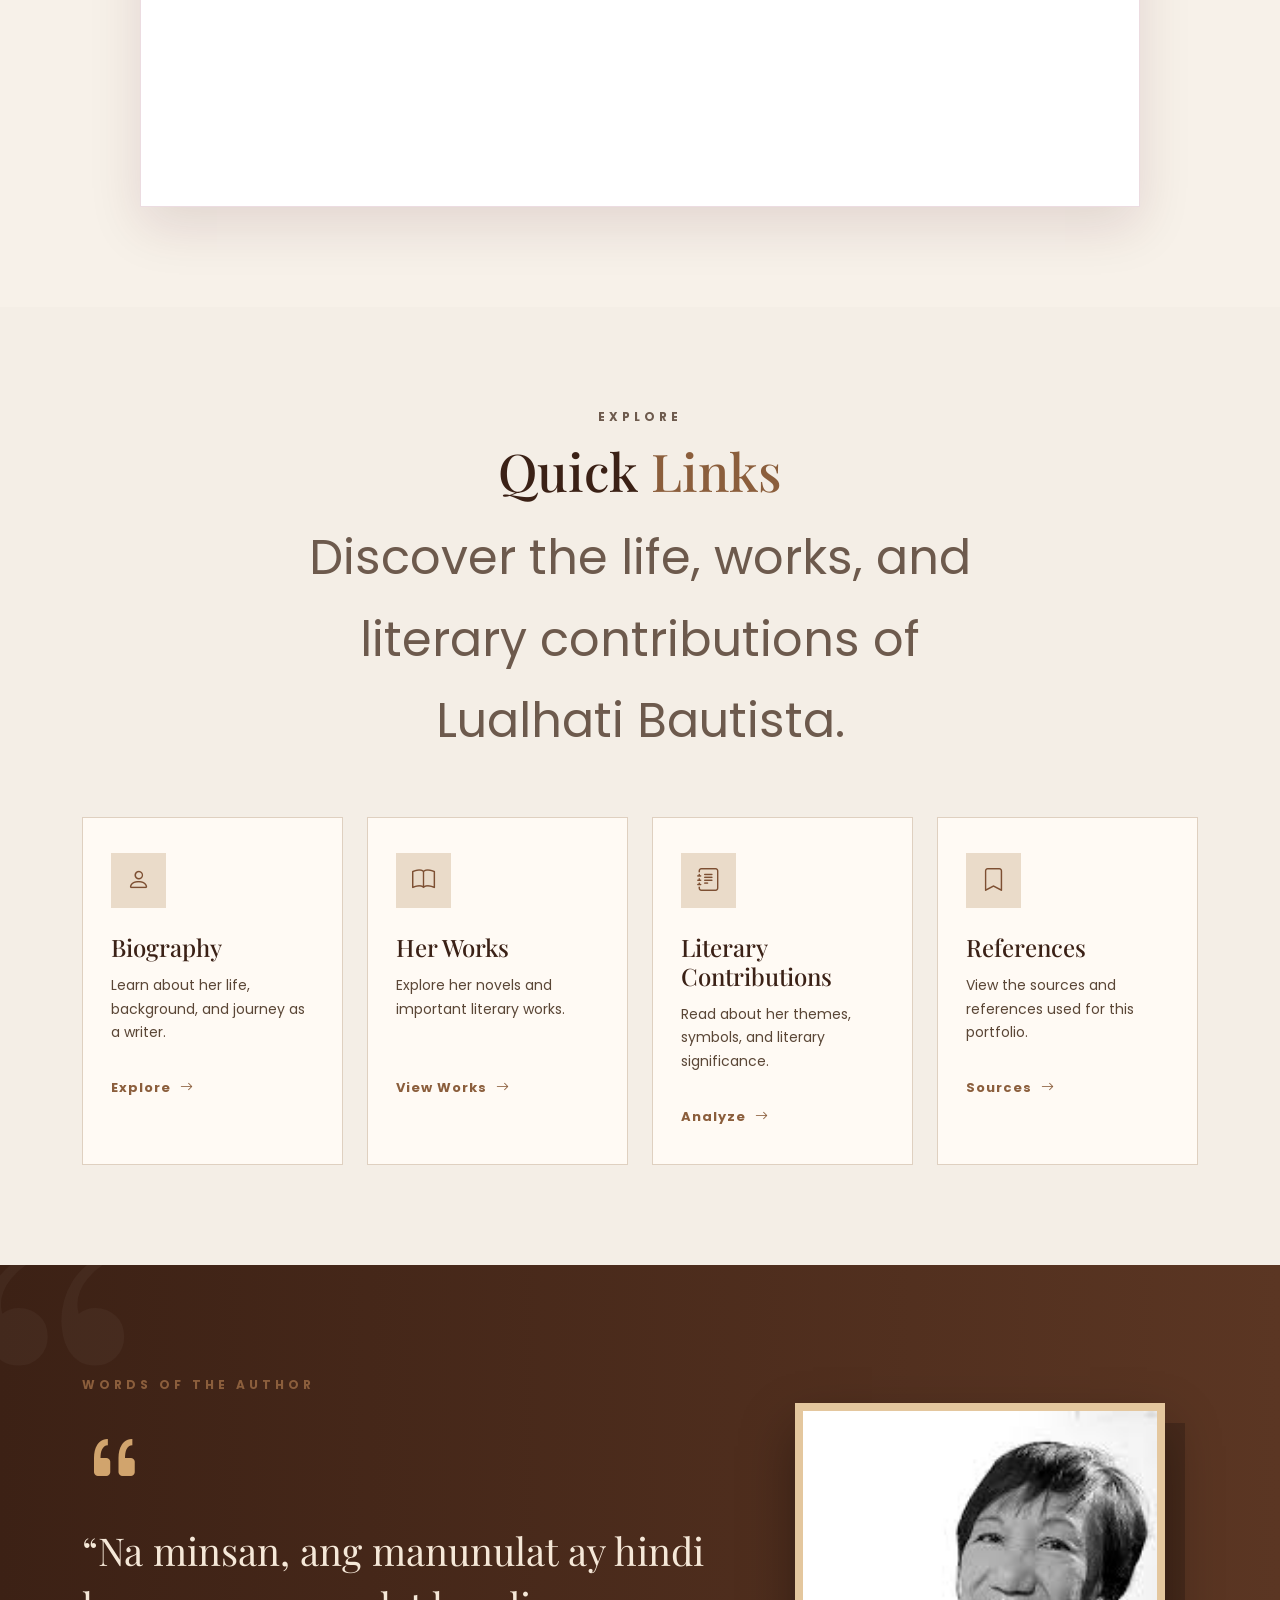
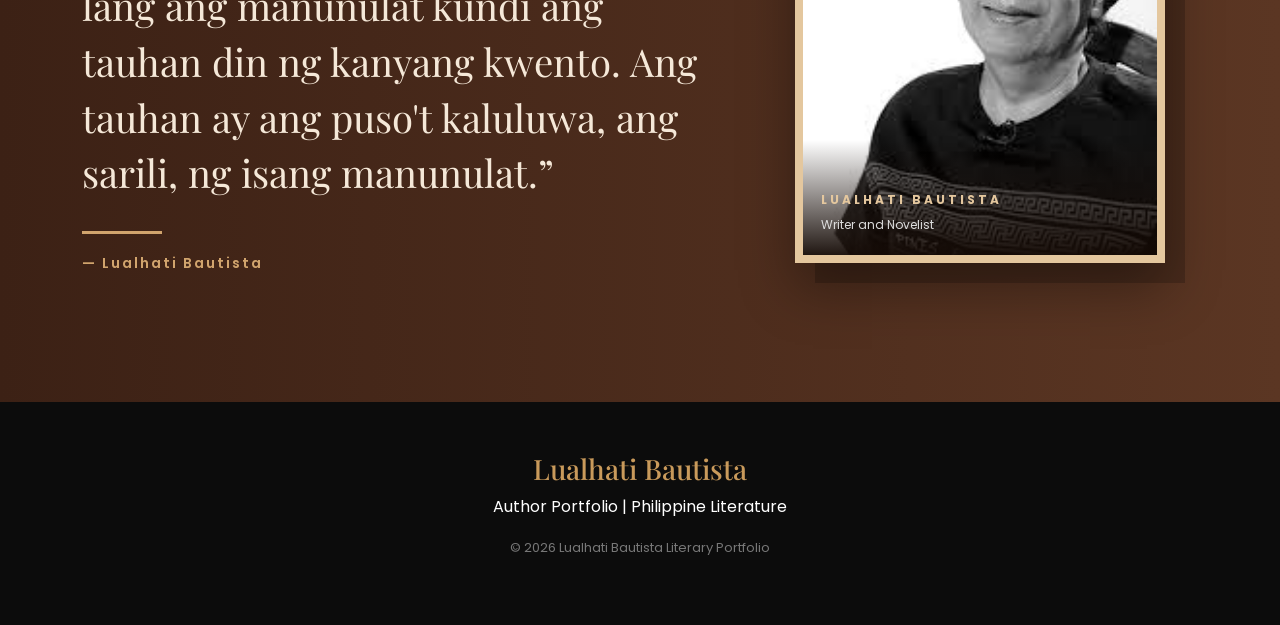
==== commit a68dd56b: "interview update" ====
--- a/index.html
+++ b/index.html
@@ -495,6 +495,45 @@
 
 </section>
 
+<section class="interview-section">
+
+<div class="container">
+
+    <div class="interview-heading text-center">
+
+        <p class="section-label">
+            WATCH & LISTEN
+        </p>
+
+        <h2>
+            Lualhati Bautista
+            <span>Interview</span>
+        </h2>
+
+        <p>
+            Watch the interview and hear Lualhati Bautista
+            share her thoughts, experiences, and perspective
+            as a writer.
+        </p>
+
+    </div>
+
+    <div class="interview-video">
+        <div class="ratio ratio-16x9">
+            <iframe 
+                src="https://www.youtube.com/embed/G040z3MHf2M?start=1" 
+                title="Lualhati Bautista | Author Interview" 
+                frameborder="0" 
+                allow="accelerometer; autoplay; clipboard-write; encrypted-media; gyroscope; picture-in-picture; web-share" 
+                allowfullscreen>
+                </iframe>
+        </div>
+    </div>
+
+</div>
+
+</section>
+
 
 
 <section class="quick-links-section">
--- a/style.css
+++ b/style.css
@@ -1541,6 +1541,113 @@
 
 }
 
+
+.interview-section {
+    padding: 100px 0;
+    background: var(--cream);
+}
+
+.interview-heading {
+    max-width: 800px;
+    margin: 0 auto 50px;
+}
+
+.interview-heading .section-label {
+    color: var(--gold);
+    font-size: 0.75rem;
+    font-weight: 700;
+    letter-spacing: 3px;
+    margin-bottom: 12px;
+}
+
+.interview-heading h2 {
+    font-family: "Playfair Display", serif;
+    font-size: clamp(2.5rem, 5vw, 4rem);
+    color: var(--maroon-dark);
+    margin-bottom: 20px;
+}
+
+.interview-heading h2 span {
+    color: var(--maroon);
+}
+
+.interview-heading > p:last-child {
+    color: var(--gray);
+    font-size: 0.95rem;
+}
+
+.interview-video {
+    max-width: 1000px;
+    margin: auto;
+    background: var(--white);
+    padding: 15px;
+    border: 1px solid rgba(125, 24, 53, 0.15);
+    box-shadow: 0 20px 50px rgba(77, 16, 35, 0.12);
+}
+
+.interview-video iframe {
+    border: 0;
+    width: 100%;
+}
+.ratio {
+    position: relative;
+    width: 100%;
+}
+
+.ratio::before {
+    display: block;
+    padding-top: 56.25%; 
+    content: "";
+}
+
+.ratio > * {
+    position: absolute;
+    top: 0;
+    left: 0;
+    width: 100%;
+    height: 100%;
+}
+
+
+body.dark-mode .interview-section {
+    background: #171313;
+}
+
+body.dark-mode .interview-heading h2 {
+    color: #f5eee5;
+}
+
+body.dark-mode .interview-heading h2 span {
+    color: var(--gold);
+}
+
+body.dark-mode .interview-heading > p:last-child {
+    color: #aaa;
+}
+
+body.dark-mode .interview-video {
+    background: #211b1d;
+    border-color: rgba(201, 154, 91, 0.2);
+}
+
+
+
+
+@media (max-width: 575px) {
+
+    .interview-section {
+        padding: 70px 0;
+    }
+
+    .interview-heading {
+        margin-bottom: 30px;
+    }
+
+    .interview-video {
+        padding: 8px;
+    }
+
+}
 
 /* con */
 
